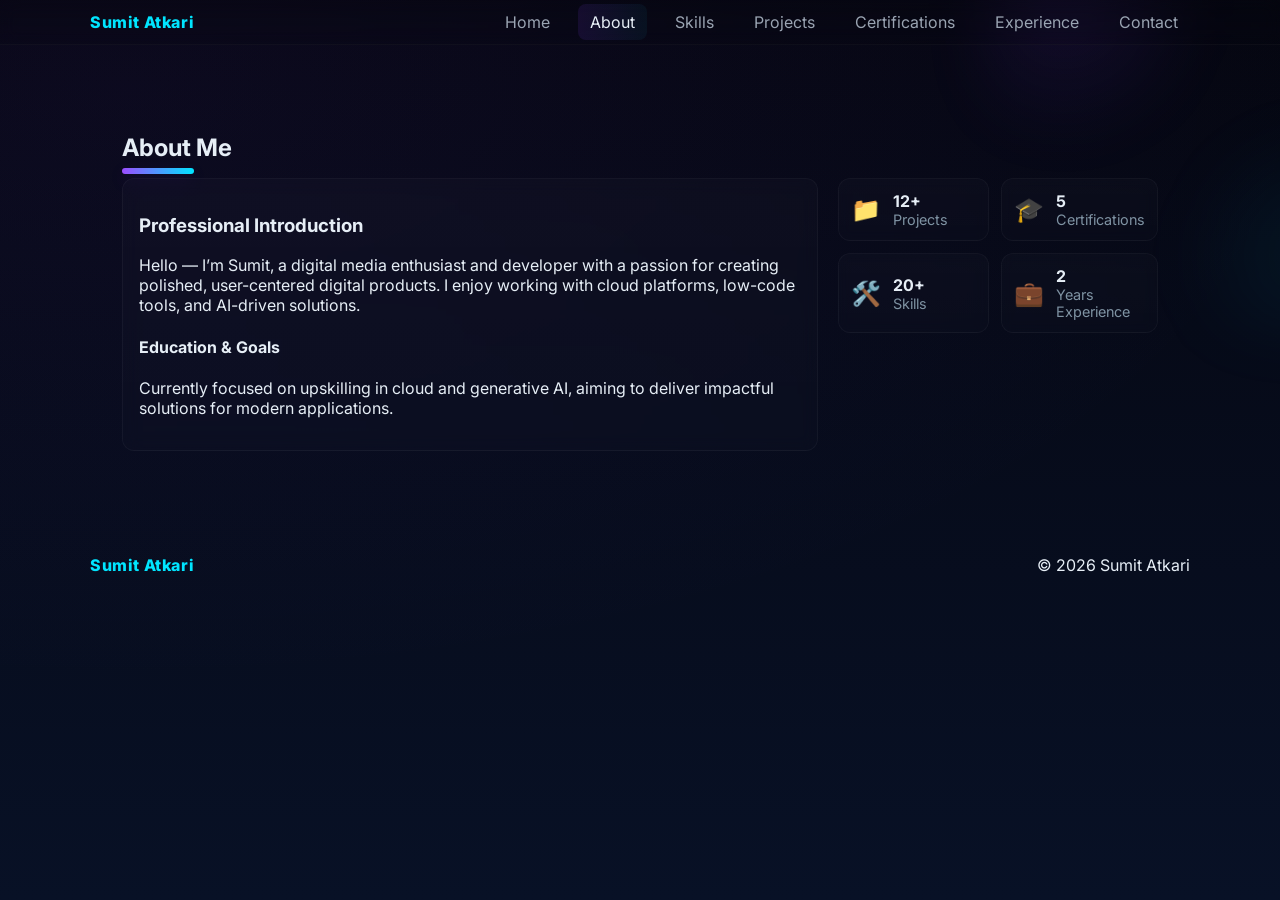
==== about.html @ 8978b8ae "Initial portfolio website" ====
<!doctype html>
<html lang="en">
<head>
	<meta charset="utf-8" />
	<meta name="viewport" content="width=device-width, initial-scale=1" />
	<meta name="description" content="About — Sumit Atkari. Digital Media Enthusiast and Developer." />
	<title>About — Sumit Atkari</title>
	<link rel="preconnect" href="https://fonts.googleapis.com">
	<link rel="preconnect" href="https://fonts.gstatic.com" crossorigin>
	<link href="https://fonts.googleapis.com/css2?family=Inter:wght@300;400;600;700;800&display=swap" rel="stylesheet">
	<link rel="stylesheet" href="style.css">
</head>
<body>
	<header class="site-header">
		<div class="container header-inner">
			<a class="brand" href="index.html">Sumit Atkari</a>
			<nav class="nav" aria-label="Primary">
				<ul class="nav-list">
					<li><a href="index.html#home" class="nav-link">Home</a></li>
					<li><a href="about.html" class="nav-link active">About</a></li>
					<li><a href="skills.html" class="nav-link">Skills</a></li>
					<li><a href="projects.html" class="nav-link">Projects</a></li>
					<li><a href="certifications.html" class="nav-link">Certifications</a></li>
					<li><a href="experience.html" class="nav-link">Experience</a></li>
					<li><a href="contact.html" class="nav-link">Contact</a></li>
				</ul>
			</nav>
			<button id="navToggle" class="nav-toggle" aria-label="Toggle navigation" aria-expanded="false">☰</button>
		</div>
	</header>

	<main>
		<section class="section">
			<div class="container">
				<h1 class="section-title">About Me</h1>
				<div class="about-grid">
					<div class="about-text card glass">
						<h3>Professional Introduction</h3>
						<p>Hello — I’m Sumit, a digital media enthusiast and developer with a passion for creating polished, user-centered digital products. I enjoy working with cloud platforms, low-code tools, and AI-driven solutions.</p>
						<h4>Education & Goals</h4>
						<p>Currently focused on upskilling in cloud and generative AI, aiming to deliver impactful solutions for modern applications.</p>
					</div>
					<aside class="about-stats">
						<div class="stats-grid">
							<div class="stat card">
								<div class="stat-icon">📁</div>
								<div class="stat-body">
									<div class="stat-value">12+</div>
									<div class="stat-label">Projects</div>
								</div>
							</div>
							<div class="stat card">
								<div class="stat-icon">🎓</div>
								<div class="stat-body">
									<div class="stat-value">5</div>
									<div class="stat-label">Certifications</div>
								</div>
							</div>
							<div class="stat card">
								<div class="stat-icon">🛠️</div>
								<div class="stat-body">
									<div class="stat-value">20+</div>
									<div class="stat-label">Skills</div>
								</div>
							</div>
							<div class="stat card">
								<div class="stat-icon">💼</div>
								<div class="stat-body">
									<div class="stat-value">2</div>
									<div class="stat-label">Years Experience</div>
								</div>
							</div>
						</div>
					</aside>
				</div>
			</div>
		</section>
	</main>

	<footer class="site-footer">
		<div class="container footer-inner">
			<div class="footer-left">
				<div class="brand">Sumit Atkari</div>
			</div>
			<div class="copyright">© <span id="year"></span> Sumit Atkari</div>
		</div>
	</footer>

	<script src="script.js"></script>
</body>
</html>
---- style.css ----
:root{
	/* Color system */
	--background: #050610;
	--background-2: #081126;
	--card: rgba(255,255,255,0.03);
	--glass: rgba(255,255,255,0.03);
	--text: #e6eef6;
	--text-secondary: #9aa4b2;
	--primary: #00e5ff; /* cyan */
	--secondary: #9b4dff; /* neon purple */
	--accent: #ff3ca6; /* magenta */
	--muted: #7f93a3;
	--card-border: rgba(255,255,255,0.04);
	--glow: 0 10px 40px rgba(124,58,237,0.12);
}
*{box-sizing:border-box}
html,body{height:100%}
.body-fancy, body{
	margin:0;
	font-family:Inter, system-ui, -apple-system, "Segoe UI", Roboto, 'Helvetica Neue', Arial;
	background: radial-gradient(1200px 600px at 10% 10%, rgba(124,58,237,0.06), transparent), linear-gradient(180deg,var(--background),var(--background-2));
	color:var(--text);
	-webkit-font-smoothing:antialiased;
	-moz-osx-font-smoothing:grayscale;
	scroll-behavior:smooth;
}
.container{max-width:1100px;margin:0 auto;padding:2rem}
.site-header{position:sticky;top:0;backdrop-filter: blur(8px);background:linear-gradient(180deg, rgba(5,6,12,0.3), rgba(5,6,12,0.1));border-bottom:1px solid rgba(255,255,255,0.03);z-index:60}
.header-inner{display:flex;align-items:center;justify-content:space-between;padding:0.75rem 0}
.brand{font-weight:800;color:var(--primary);text-decoration:none;letter-spacing:0.6px}
.nav-list{list-style:none;margin:0;padding:0;display:flex;gap:1rem}
.nav-link{color:var(--text-secondary);text-decoration:none;padding:0.5rem 0.75rem;border-radius:8px;position:relative;overflow:visible}
.nav-link::after{content:'';position:absolute;left:12px;right:12px;bottom:4px;height:2px;border-radius:2px;background:linear-gradient(90deg,var(--secondary),var(--primary));opacity:0;transform:translateY(6px);transition:all 220ms ease}
.nav-link:hover::after{opacity:1;transform:translateY(0)}
.nav-link:hover{color:var(--text);box-shadow:0 6px 30px rgba(0,229,255,0.04)}
.nav-link.active{color:var(--text);}
.nav-toggle{display:none;background:none;border:0;color:var(--text);font-size:1.25rem}

.hero{padding:6rem 0 4rem;position:relative;overflow:visible}
.hero-grid{display:grid;grid-template-columns:1fr 420px;gap:2rem;align-items:center}
.eyebrow{color:var(--primary);margin:0 0 0.25rem;display:flex;align-items:center;gap:0.5rem}
.hero-title{font-size:3.25rem;margin:0 0 0.25rem;font-weight:900;letter-spacing:1px}
.hero-title .accent{color:var(--secondary);}
.hero-sub{color:var(--text-secondary);margin:0 0 1rem}
.hero-desc{margin:0 0 1.25rem;color:var(--text-secondary);max-width:60ch}
.hero-cta{display:flex;gap:0.75rem}
.btn{display:inline-block;padding:0.6rem 1.1rem;border-radius:10px;text-decoration:none;color:var(--text);border:1px solid transparent;font-weight:700}
.btn-primary{background:linear-gradient(90deg,var(--secondary),var(--primary));box-shadow:0 14px 40px rgba(0,229,255,0.06);color:#041323}
.btn-ghost{background:transparent;border:1px solid rgba(255,255,255,0.04);color:var(--text)}
.btn-sm{padding:0.45rem 0.6rem;font-size:0.9rem}
.btn-outline{background:transparent;border:1px solid rgba(255,255,255,0.06)}

.profile-illustration{width:100%;max-width:320px;border-radius:16px;box-shadow:0 18px 60px rgba(0,0,0,0.6);display:block}
.profile-frame{position:relative;padding:8px;border-radius:18px;border:1px solid rgba(255,255,255,0.04);display:inline-block}
.neon-glow{box-shadow:0 8px 30px rgba(0,229,255,0.06), 0 0 34px rgba(155,77,255,0.06)}

/* Floating subtle animation */
.profile-illustration{animation:float 6s ease-in-out infinite}
@keyframes float{0%{transform:translateY(0)}50%{transform:translateY(-6px)}100%{transform:translateY(0)}}

/* Buttons hover */
.btn-primary{transition:transform 220ms ease, box-shadow 220ms ease}
.btn-primary:hover{transform:translateY(-3px);box-shadow:0 14px 34px rgba(7,12,30,0.7)}
.btn-ghost{transition:background 200ms ease, transform 200ms ease}
.btn-ghost:hover{transform:translateY(-2px);background:rgba(255,255,255,0.02)}

/* Card hover lift */
.card{transition:transform 260ms ease, box-shadow 260ms ease}
.card:hover{transform:translateY(-6px);box-shadow:0 18px 40px rgba(2,6,12,0.6)}

/* Accent gradient ribbons for headings */
.section-title{position:relative}
.section-title::after{content:'';position:absolute;left:0;bottom:-12px;width:72px;height:6px;border-radius:6px;background:linear-gradient(90deg,var(--secondary),var(--primary));box-shadow:0 6px 18px rgba(124,58,237,0.12)}

/* Subtle page background shapes */
body::before{content:'';position:fixed;right:-120px;top:-80px;width:420px;height:420px;background:radial-gradient(circle at 20% 20%, rgba(124,58,237,0.12), transparent 30%), radial-gradient(circle at 80% 80%, rgba(6,182,212,0.08), transparent 30%);filter:blur(30px);pointer-events:none;z-index:0}

.section{padding:3.5rem 0}
.section-title{font-size:1.5rem;margin:0 0 1rem}
.card{background:linear-gradient(180deg, rgba(255,255,255,0.02), rgba(255,255,255,0.01));padding:1rem;border-radius:12px;border:1px solid var(--card-border);backdrop-filter: blur(6px)}
.glass{background:linear-gradient(180deg, rgba(255,255,255,0.02), rgba(255,255,255,0.01));backdrop-filter: blur(8px)}

.about-grid{display:grid;grid-template-columns:1fr 320px;gap:1.25rem;align-items:start}
.stats-grid{display:grid;grid-template-columns:1fr 1fr;gap:0.75rem}
.stat{display:flex;gap:0.75rem;align-items:center;padding:0.75rem}
.stat-icon{font-size:1.5rem}
.stat-value{font-weight:700}
.stat-label{color:var(--muted);font-size:0.9rem}

.skills-grid{display:grid;grid-template-columns:repeat(3,1fr);gap:1rem}
.skill-card{padding:1rem;border:1px solid rgba(255,255,255,0.02)}
.skill-bar{height:12px;background:linear-gradient(90deg, rgba(255,255,255,0.03), rgba(255,255,255,0.02));border-radius:8px;overflow:hidden}
.skill-fill{height:100%;width:0;background:linear-gradient(90deg,var(--primary),var(--secondary));box-shadow:0 6px 18px rgba(124,58,237,0.12);transition:width 1200ms cubic-bezier(.2,.9,.2,1)}
.skill-meta{display:flex;justify-content:space-between;align-items:center;margin-top:0.5rem;font-weight:700}
.skill-card{padding:1rem}
.skill-list{margin:0;padding-left:1rem;color:var(--muted)}

.projects-grid{display:grid;grid-template-columns:repeat(3,1fr);gap:1rem}
.project-card{overflow:hidden;transform-style:preserve-3d;transition:transform 280ms ease, box-shadow 280ms ease}
.project-card img{width:100%;border-radius:6px;object-fit:cover;transition:transform 420ms ease}
.project-body{padding:0.75rem}
.project-meta{color:var(--text-secondary);font-size:0.9rem}
.project-actions{display:flex;gap:0.5rem;margin-top:0.5rem}
.project-card:hover{transform:translateY(-8px) rotateX(2deg);box-shadow:0 30px 80px rgba(6,182,212,0.06);}
.project-card:hover img{transform:scale(1.04)}

.cert-grid{display:grid;grid-template-columns:repeat(2,1fr);gap:1rem}
.cert-card{transition:transform 240ms ease, box-shadow 240ms ease}
.cert-card:hover{transform:translateY(-6px);box-shadow:0 20px 60px rgba(155,77,255,0.06)}
.cert-card a{display:inline-block}

.timeline{list-style:none;padding:0;margin:0;display:grid;gap:0.75rem}
.timeline-item{padding:1rem;border-left:2px solid rgba(124,58,237,0.08);position:relative}
.timeline-item::before{content:'';position:absolute;left:-10px;top:18px;width:14px;height:14px;border-radius:50%;background:linear-gradient(90deg,var(--secondary),var(--primary));box-shadow:0 8px 18px rgba(124,58,237,0.12)}
.timeline-date{color:var(--text-secondary);font-size:0.9rem}

.contact-grid{display:grid;grid-template-columns:1fr 320px;gap:1rem}
.contact-form input,.contact-form textarea{width:100%;padding:0.6rem;border-radius:8px;border:1px solid rgba(255,255,255,0.04);background:transparent;color:var(--text);margin-top:0.25rem}
.contact-form input:focus,.contact-form textarea:focus{outline:none;box-shadow:0 0 18px rgba(0,229,255,0.06);border-color:var(--primary)}
.contact-form .btn-primary{width:100%;margin-top:0.75rem}
.contact-form label{display:block;margin-top:0.5rem;color:var(--muted)}
.contact-form input,.contact-form textarea{width:100%;padding:0.6rem;border-radius:8px;border:1px solid rgba(255,255,255,0.04);background:transparent;color:var(--text);margin-top:0.25rem}
.form-message{margin-top:0.5rem;color:var(--accent)}

/* Form validation and success */
.field-error{color:#ff6b9a;font-size:0.9rem;margin-top:0.25rem;min-height:1.1em}
.form-message{margin-top:0.75rem;min-height:1.2em}
.form-message.form-success{color:var(--primary);font-weight:800;letter-spacing:0.6px}
.contact-form input[aria-invalid="true"], .contact-form textarea[aria-invalid="true"]{outline:2px solid rgba(255,59,130,0.12)}

/* Honeypot hidden (keeps field available for bots but hidden visually) */
input[name="bot-field"]{position:absolute;left:-9999px;top:auto;width:1px;height:1px;overflow:hidden}

.footer-inner{display:flex;align-items:center;justify-content:space-between;gap:1rem;padding:1rem 0}
.footer-nav a{color:var(--text-secondary);text-decoration:none;margin-right:0.75rem}

/* Loader */
.loader{position:fixed;inset:0;background:linear-gradient(180deg,rgba(2,2,6,0.95),rgba(2,2,6,0.92));display:flex;align-items:center;justify-content:center;z-index:9999}
.loader-inner{text-align:center;color:var(--text)}
.loader-progress{width:280px;height:8px;border-radius:8px;background:rgba(255,255,255,0.03);overflow:hidden;margin:16px auto}
.loader-progress span{display:block;height:100%;width:0;background:linear-gradient(90deg,var(--secondary),var(--primary));transition:width 900ms ease}
.loader-title{font-weight:800;letter-spacing:2px;margin-bottom:6px}
.loader-name{margin-top:8px;font-weight:800;color:var(--primary)}

/* Background canvas */
#bgWrap{position:fixed;inset:0;pointer-events:none;z-index:0}
#bgCanvas{position:absolute;inset:0;width:100%;height:100%;display:block}
#bgGrid{position:absolute;inset:0;background-image:linear-gradient(rgba(255,255,255,0.01) 1px, transparent 1px), linear-gradient(90deg, rgba(255,255,255,0.01) 1px, transparent 1px);background-size:120px 120px,120px 120px;opacity:0.04}

/* Custom cursor */
.cursor, .cursor-follower{position:fixed;pointer-events:none;z-index:9998;mix-blend-mode:screen}
.cursor{width:10px;height:10px;border-radius:50%;background:linear-gradient(90deg,var(--primary),var(--secondary));box-shadow:0 0 14px rgba(0,229,255,0.6)}
.cursor-follower{width:64px;height:64px;border-radius:50%;background:radial-gradient(circle, rgba(0,229,255,0.06), transparent 40%);transform:translate(-50%,-50%)}

/* Scroll progress */
#scrollProgress{position:fixed;top:0;left:0;height:3px;background:linear-gradient(90deg,var(--primary),var(--secondary));width:0;z-index:9999}

/* Easter egg active */
.easter body::after{content:''}

@media (max-width:1000px){
	.hero-grid{grid-template-columns:1fr 300px}
	.skills-grid{grid-template-columns:repeat(2,1fr)}
	.projects-grid{grid-template-columns:repeat(2,1fr)}
}
@media (max-width:768px){
	.container{padding:1rem}
	.nav-list{display:none}
	.nav-toggle{display:inline-block}
	.hero-grid{grid-template-columns:1fr;gap:1rem}
	.about-grid{grid-template-columns:1fr}
	.contact-grid{grid-template-columns:1fr}
	.skills-grid{grid-template-columns:1fr}
	.projects-grid{grid-template-columns:1fr}
}

/* Responsive tweaks for hero */
@media (max-width:520px){
	.hero-title{font-size:2rem}
}

.nav-open .nav-list{display:flex;position:absolute;left:0;right:0;top:64px;background:linear-gradient(180deg, rgba(12,16,30,0.95), rgba(12,16,30,0.98));padding:1rem;flex-direction:column}

.nav-link.active{background:linear-gradient(90deg, rgba(124,58,237,0.12), rgba(6,182,212,0.06));}
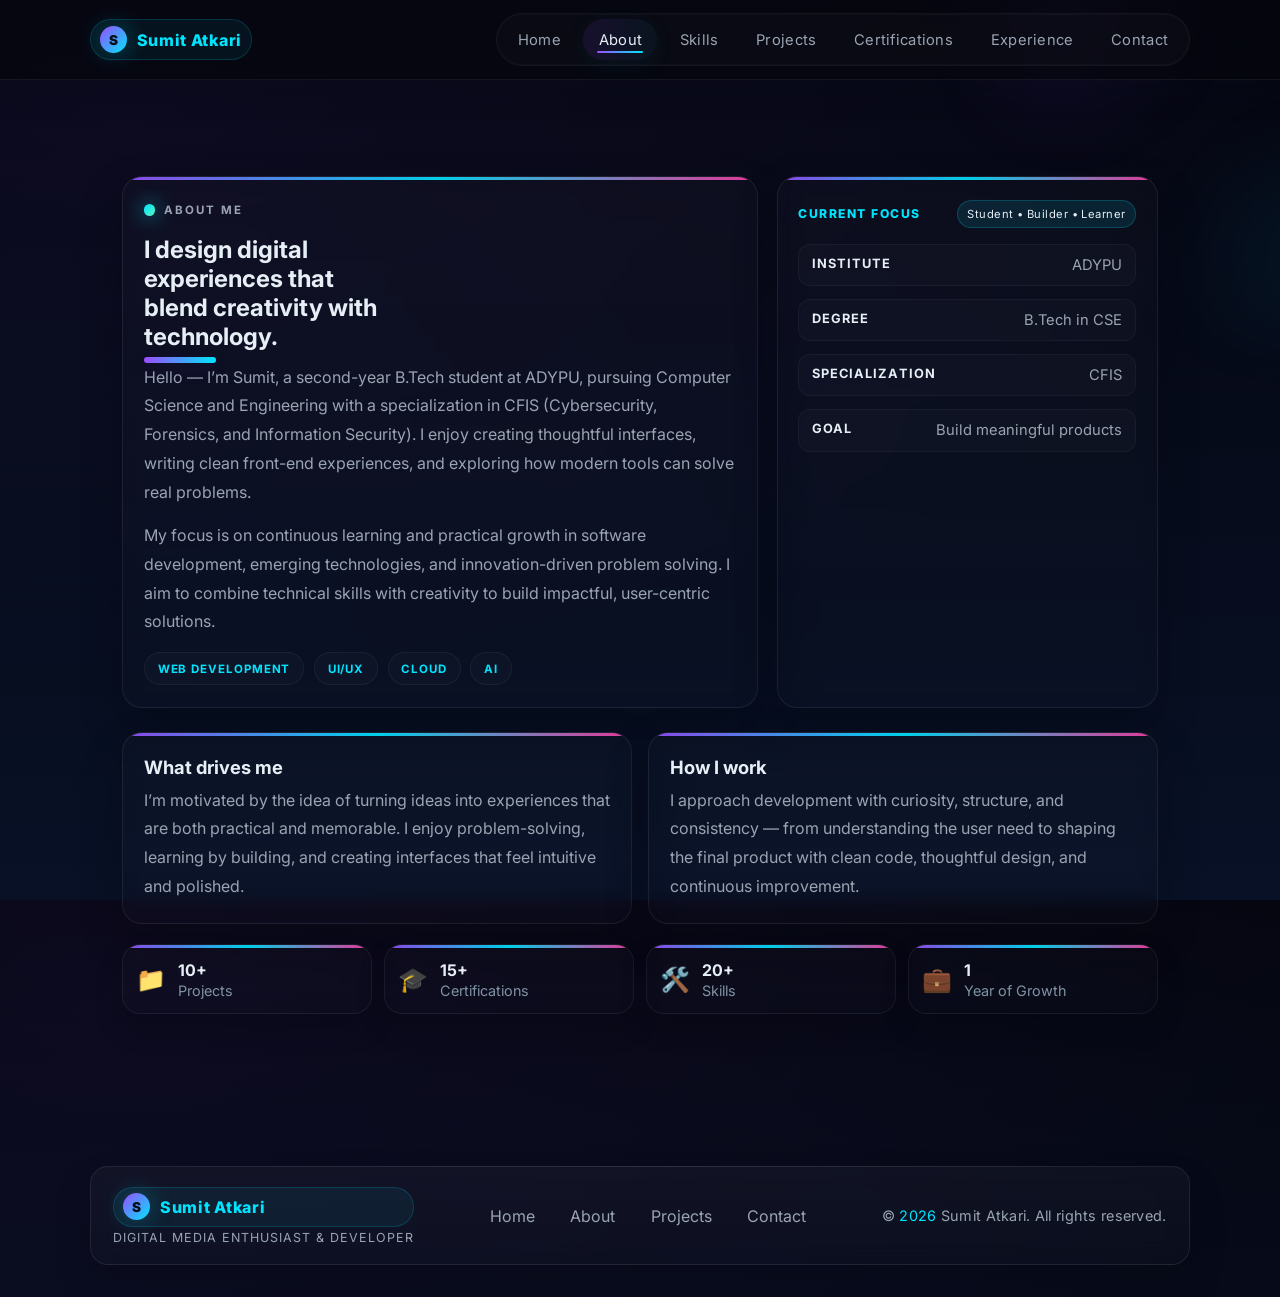
==== commit 4bde82b1: "chore: site updates — hero, about, projects, certificates, Netlify prep" ====
--- a/about.html
+++ b/about.html
@@ -30,48 +30,88 @@
 	</header>
 
 	<main>
-		<section class="section">
+		<section class="section about-hero">
 			<div class="container">
-				<h1 class="section-title">About Me</h1>
-				<div class="about-grid">
-					<div class="about-text card glass">
-						<h3>Professional Introduction</h3>
-						<p>Hello — I’m Sumit, a digital media enthusiast and developer with a passion for creating polished, user-centered digital products. I enjoy working with cloud platforms, low-code tools, and AI-driven solutions.</p>
-						<h4>Education & Goals</h4>
-						<p>Currently focused on upskilling in cloud and generative AI, aiming to deliver impactful solutions for modern applications.</p>
+				<div class="about-shell">
+					<div class="about-panel card glass">
+						<p class="eyebrow status"><span class="status-dot"></span> ABOUT ME</p>
+						<h1 class="section-title">I design digital experiences that blend creativity with technology.</h1>
+						<p>Hello — I’m Sumit, a second-year B.Tech student at ADYPU, pursuing Computer Science and Engineering with a specialization in CFIS (Cybersecurity, Forensics, and Information Security). I enjoy creating thoughtful interfaces, writing clean front-end experiences, and exploring how modern tools can solve real problems.</p>
+						<p>My focus is on continuous learning and practical growth in software development, emerging technologies, and innovation-driven problem solving. I aim to combine technical skills with creativity to build impactful, user-centric solutions.</p>
+						<div class="about-tags" aria-label="Core strengths">
+							<span>Web Development</span>
+							<span>UI/UX</span>
+							<span>Cloud</span>
+							<span>AI</span>
+						</div>
 					</div>
-					<aside class="about-stats">
-						<div class="stats-grid">
-							<div class="stat card">
-								<div class="stat-icon">📁</div>
-								<div class="stat-body">
-									<div class="stat-value">12+</div>
-									<div class="stat-label">Projects</div>
-								</div>
+
+					<aside class="about-spotlight card glass">
+						<div class="spotlight-header">
+							<span class="spotlight-label">Current Focus</span>
+							<span class="spotlight-pill">Student • Builder • Learner</span>
+						</div>
+						<div class="info-list">
+							<div>
+								<strong>Institute</strong>
+								<span>ADYPU</span>
 							</div>
-							<div class="stat card">
-								<div class="stat-icon">🎓</div>
-								<div class="stat-body">
-									<div class="stat-value">5</div>
-									<div class="stat-label">Certifications</div>
-								</div>
+							<div>
+								<strong>Degree</strong>
+								<span>B.Tech in CSE</span>
 							</div>
-							<div class="stat card">
-								<div class="stat-icon">🛠️</div>
-								<div class="stat-body">
-									<div class="stat-value">20+</div>
-									<div class="stat-label">Skills</div>
-								</div>
+							<div>
+								<strong>Specialization</strong>
+								<span>CFIS</span>
 							</div>
-							<div class="stat card">
-								<div class="stat-icon">💼</div>
-								<div class="stat-body">
-									<div class="stat-value">2</div>
-									<div class="stat-label">Years Experience</div>
-								</div>
+							<div>
+								<strong>Goal</strong>
+								<span>Build meaningful products</span>
 							</div>
 						</div>
 					</aside>
+				</div>
+
+				<div class="about-bottom-grid">
+					<article class="story-card card glass">
+						<h3>What drives me</h3>
+						<p>I’m motivated by the idea of turning ideas into experiences that are both practical and memorable. I enjoy problem-solving, learning by building, and creating interfaces that feel intuitive and polished.</p>
+					</article>
+					<article class="story-card card glass">
+						<h3>How I work</h3>
+						<p>I approach development with curiosity, structure, and consistency — from understanding the user need to shaping the final product with clean code, thoughtful design, and continuous improvement.</p>
+					</article>
+				</div>
+
+				<div class="stats-grid">
+					<div class="stat card">
+						<div class="stat-icon">📁</div>
+						<div class="stat-body">
+							<div class="stat-value">10+</div>
+							<div class="stat-label">Projects</div>
+						</div>
+					</div>
+					<div class="stat card">
+						<div class="stat-icon">🎓</div>
+						<div class="stat-body">
+							<div class="stat-value">15+</div>
+							<div class="stat-label">Certifications</div>
+						</div>
+					</div>
+					<div class="stat card">
+						<div class="stat-icon">🛠️</div>
+						<div class="stat-body">
+							<div class="stat-value">20+</div>
+							<div class="stat-label">Skills</div>
+						</div>
+					</div>
+					<div class="stat card">
+						<div class="stat-icon">💼</div>
+						<div class="stat-body">
+							<div class="stat-value">1</div>
+							<div class="stat-label">Year of Growth</div>
+						</div>
+					</div>
 				</div>
 			</div>
 		</section>
@@ -81,8 +121,15 @@
 		<div class="container footer-inner">
 			<div class="footer-left">
 				<div class="brand">Sumit Atkari</div>
+				<div class="tagline">Digital Media Enthusiast & Developer</div>
 			</div>
-			<div class="copyright">© <span id="year"></span> Sumit Atkari</div>
+			<nav class="footer-nav" aria-label="Footer">
+				<a href="index.html">Home</a>
+				<a href="about.html">About</a>
+				<a href="projects.html">Projects</a>
+				<a href="contact.html">Contact</a>
+			</nav>
+			<div class="copyright">© <span id="year"></span> Sumit Atkari. All rights reserved.</div>
 		</div>
 	</footer>
 
--- a/style.css
+++ b/style.css
@@ -25,38 +25,68 @@
 	scroll-behavior:smooth;
 }
 .container{max-width:1100px;margin:0 auto;padding:2rem}
-.site-header{position:sticky;top:0;backdrop-filter: blur(8px);background:linear-gradient(180deg, rgba(5,6,12,0.3), rgba(5,6,12,0.1));border-bottom:1px solid rgba(255,255,255,0.03);z-index:60}
-.header-inner{display:flex;align-items:center;justify-content:space-between;padding:0.75rem 0}
-.brand{font-weight:800;color:var(--primary);text-decoration:none;letter-spacing:0.6px}
-.nav-list{list-style:none;margin:0;padding:0;display:flex;gap:1rem}
-.nav-link{color:var(--text-secondary);text-decoration:none;padding:0.5rem 0.75rem;border-radius:8px;position:relative;overflow:visible}
-.nav-link::after{content:'';position:absolute;left:12px;right:12px;bottom:4px;height:2px;border-radius:2px;background:linear-gradient(90deg,var(--secondary),var(--primary));opacity:0;transform:translateY(6px);transition:all 220ms ease}
-.nav-link:hover::after{opacity:1;transform:translateY(0)}
-.nav-link:hover{color:var(--text);box-shadow:0 6px 30px rgba(0,229,255,0.04)}
-.nav-link.active{color:var(--text);}
+.site-header{position:sticky;top:0;backdrop-filter: blur(18px);background:rgba(5,6,12,0.68);border-bottom:1px solid rgba(255,255,255,0.06);box-shadow:0 10px 30px rgba(6,10,24,0.28);z-index:60}
+.header-inner{display:flex;align-items:center;justify-content:space-between;padding:0.8rem 0;gap:1rem}
+.brand{font-weight:800;color:var(--primary);text-decoration:none;letter-spacing:0.7px;display:inline-flex;align-items:center;gap:0.6rem;position:relative;padding:0.35rem 0.55rem;border-radius:999px;background:rgba(0,229,255,0.06);border:1px solid rgba(0,229,255,0.16)}
+.brand::before{content:'S';display:grid;place-items:center;width:1.7rem;height:1.7rem;border-radius:50%;background:linear-gradient(135deg,var(--secondary),var(--primary));color:#07111d;font-weight:900;font-size:0.85rem;box-shadow:0 0 24px rgba(0,229,255,0.3)}
+.nav-list{list-style:none;margin:0;padding:0;display:flex;align-items:center;justify-content:center;gap:0.45rem;background:rgba(255,255,255,0.02);padding:0.35rem;border:1px solid rgba(255,255,255,0.04);border-radius:999px;box-shadow:inset 0 0 0 1px rgba(255,255,255,0.02);flex-wrap:nowrap;white-space:nowrap}
+.nav-list li{flex-shrink:0}
+.nav-link{color:var(--text-secondary);text-decoration:none;padding:0.7rem 0.95rem;border-radius:999px;position:relative;overflow:visible;letter-spacing:0.02em;font-size:0.92rem;transition:all 220ms ease;flex-shrink:0;display:inline-flex;align-items:center;justify-content:center}
+.nav-link::after{content:'';position:absolute;left:14px;right:14px;bottom:7px;height:2px;border-radius:2px;background:linear-gradient(90deg,var(--secondary),var(--primary));opacity:0;transform:translateY(6px);transition:all 220ms ease}
+.nav-link:hover::after,.nav-link.active::after{opacity:1;transform:translateY(0)}
+.nav-link:hover,.nav-link.active{color:var(--text);background:rgba(255,255,255,0.03);box-shadow:0 6px 24px rgba(0,229,255,0.05)}
 .nav-toggle{display:none;background:none;border:0;color:var(--text);font-size:1.25rem}
 
 .hero{padding:6rem 0 4rem;position:relative;overflow:visible}
-.hero-grid{display:grid;grid-template-columns:1fr 420px;gap:2rem;align-items:center}
-.eyebrow{color:var(--primary);margin:0 0 0.25rem;display:flex;align-items:center;gap:0.5rem}
-.hero-title{font-size:3.25rem;margin:0 0 0.25rem;font-weight:900;letter-spacing:1px}
+.hero-grid{display:grid;grid-template-columns:minmax(0,1fr) 420px;gap:2rem;align-items:center;max-width:1200px;margin:0 auto}
+.eyebrow{color:var(--primary);margin:0 0 0.5rem;display:flex;align-items:center;gap:0.55rem;letter-spacing:0.18em;text-transform:uppercase;font-size:0.72rem;font-weight:700}
+.status-dot{width:0.7rem;height:0.7rem;border-radius:50%;background:linear-gradient(135deg,var(--primary),#5af3bf);box-shadow:0 0 20px rgba(0,229,255,0.8);display:inline-block}
+.hero-title{font-size:3.25rem;margin:0 0 0.5rem;font-weight:900;letter-spacing:1px;line-height:1.08}
 .hero-title .accent{color:var(--secondary);}
-.hero-sub{color:var(--text-secondary);margin:0 0 1rem}
-.hero-desc{margin:0 0 1.25rem;color:var(--text-secondary);max-width:60ch}
-.hero-cta{display:flex;gap:0.75rem}
-.btn{display:inline-block;padding:0.6rem 1.1rem;border-radius:10px;text-decoration:none;color:var(--text);border:1px solid transparent;font-weight:700}
-.btn-primary{background:linear-gradient(90deg,var(--secondary),var(--primary));box-shadow:0 14px 40px rgba(0,229,255,0.06);color:#041323}
-.btn-ghost{background:transparent;border:1px solid rgba(255,255,255,0.04);color:var(--text)}
+.hero-sub{color:var(--text-secondary);margin:0 0 1rem;letter-spacing:0.06em;text-transform:uppercase;font-size:0.8rem}
+.hero-desc{margin:0 0 1.5rem;color:var(--text-secondary);max-width:60ch;font-size:1.04rem;line-height:1.8}
+.hero-cta{display:flex;gap:0.75rem;flex-wrap:wrap;margin-bottom:1rem}
+.hero-highlights{display:flex;flex-wrap:wrap;gap:0.7rem}
+.hero-highlights span{padding:0.52rem 0.8rem;border-radius:999px;background:rgba(255,255,255,0.02);border:1px solid rgba(255,255,255,0.05);color:var(--text-secondary);font-size:0.82rem;letter-spacing:0.04em}
+.btn{display:inline-block;padding:0.7rem 1.1rem;border-radius:12px;text-decoration:none;color:var(--text);border:1px solid transparent;font-weight:700;letter-spacing:0.04em}
+.btn-primary{background:linear-gradient(90deg,var(--secondary),var(--primary));box-shadow:0 14px 40px rgba(0,229,255,0.12);color:#041323}
+.btn-ghost{background:transparent;border:1px solid rgba(255,255,255,0.08);color:var(--text)}
 .btn-sm{padding:0.45rem 0.6rem;font-size:0.9rem}
 .btn-outline{background:transparent;border:1px solid rgba(255,255,255,0.06)}
 
-.profile-illustration{width:100%;max-width:320px;border-radius:16px;box-shadow:0 18px 60px rgba(0,0,0,0.6);display:block}
-.profile-frame{position:relative;padding:8px;border-radius:18px;border:1px solid rgba(255,255,255,0.04);display:inline-block}
-.neon-glow{box-shadow:0 8px 30px rgba(0,229,255,0.06), 0 0 34px rgba(155,77,255,0.06)}
-
-/* Floating subtle animation */
-.profile-illustration{animation:float 6s ease-in-out infinite}
-@keyframes float{0%{transform:translateY(0)}50%{transform:translateY(-6px)}100%{transform:translateY(0)}}
+.hero-visual{display:flex;justify-content:center;align-items:center;width:100%;perspective:1200px;position:relative}
+.profile-frame{position:relative;isolation:isolate;padding:0;border-radius:50%;width:min(100%, 360px);aspect-ratio:1/1;display:flex;align-items:center;justify-content:center;overflow:visible;transform:rotateX(4deg) rotateY(-6deg);animation:frameFloat 7s ease-in-out infinite;background:transparent;border:none;box-shadow:none}
+.profile-frame::before{content:'';position:absolute;inset:-18px;border-radius:50%;border:1px solid rgba(255,255,255,0.12);background:linear-gradient(135deg, rgba(255,255,255,0.06), rgba(255,255,255,0.015));backdrop-filter:blur(10px);-webkit-backdrop-filter:blur(10px);box-shadow:inset 0 0 0 1px rgba(255,255,255,0.03),0 0 0 1px rgba(0,229,255,0.08),0 0 26px rgba(0,229,255,0.12),0 0 38px rgba(155,77,255,0.1);animation:haloPulse 6s ease-in-out infinite;z-index:0}
+.profile-frame::after{content:'';position:absolute;right:-14%;top:-14%;width:210px;height:210px;border-radius:50%;background:radial-gradient(circle, rgba(0,229,255,0.18), rgba(155,77,255,0.08) 28%, transparent 64%);filter:blur(24px);pointer-events:none;animation:orbDrift 8s ease-in-out infinite;z-index:0}
+.particle-orbit{position:absolute;inset:10%;border-radius:50%;border:1px solid rgba(255,255,255,0.05);background:radial-gradient(circle, rgba(0,229,255,0.04), transparent 58%);box-shadow:inset 0 0 30px rgba(0,229,255,0.03);z-index:0}
+.particle-orbit::before,.particle-orbit::after{content:'';position:absolute;inset:8% 8%;border-radius:50%;border:1px solid rgba(255,255,255,0.04);background:linear-gradient(90deg, transparent, rgba(0,229,255,0.12), transparent);}
+.particle-orbit::after{inset:16% 16%;border-color:rgba(155,77,255,0.08)}
+.profile-illustration{position:relative;z-index:1;width:100%;height:100%;object-fit:cover;object-position:center center;border-radius:50%;border:4px solid rgba(255,255,255,0.06);box-shadow:inset 0 0 0 1px rgba(0,229,255,0.14),0 18px 60px rgba(0,0,0,0.7),0 0 0 1px rgba(255,255,255,0.02);display:block;background:linear-gradient(180deg,#ebedf0,#dfe3ea);filter:saturate(1.08) contrast(1.1) brightness(1.02);animation:photoFloat 6s ease-in-out infinite}
+.neon-glow{box-shadow:0 10px 30px rgba(0,229,255,0.08), 0 0 30px rgba(155,77,255,0.08)}
+
+.tech-orbit{position:absolute;inset:0;pointer-events:none;z-index:2}
+.tech-badge{position:absolute;display:inline-flex;align-items:center;justify-content:center;padding:0.48rem 0.7rem;border-radius:999px;background:rgba(10,18,32,0.82);border:1px solid rgba(0,229,255,0.22);color:var(--primary);font-size:0.72rem;font-weight:800;letter-spacing:0.08em;text-transform:uppercase;box-shadow:0 10px 24px rgba(0,0,0,0.22);backdrop-filter:blur(8px)}
+.tech-badge:nth-child(1){top:4%;left:50%;transform:translateX(-50%) rotate(-8deg)}
+.tech-badge:nth-child(2){top:14%;right:4%;transform:rotate(12deg)}
+.tech-badge:nth-child(3){bottom:10%;left:6%;transform:rotate(14deg)}
+.tech-badge:nth-child(4){bottom:3%;right:50%;transform:translateX(50%) rotate(-10deg)}
+
+.feature-showcase{padding-top:0.5rem}
+.section-heading{margin-bottom:1.3rem}
+.feature-grid{display:grid;grid-template-columns:repeat(3, minmax(0,1fr));gap:1.1rem}
+.feature-card{padding:1.1rem;min-height:180px}
+.feature-card h3{margin:0.6rem 0 0.5rem;font-size:1.1rem}
+.feature-card p{margin:0;color:var(--text-secondary);line-height:1.7}
+.feature-icon{width:3rem;height:3rem;display:grid;place-items:center;border-radius:14px;background:linear-gradient(135deg, rgba(0,229,255,0.1), rgba(155,77,255,0.12));border:1px solid rgba(0,229,255,0.2);font-size:1.4rem}
+
+@media (max-width:1000px){
+  .feature-grid{grid-template-columns:1fr}
+}
+
+@keyframes photoFloat{0%{transform:translateY(0) scale(1)}50%{transform:translateY(-8px) scale(1.015)}100%{transform:translateY(0) scale(1)}}
+@keyframes frameFloat{0%,100%{transform:translateY(0) rotateX(4deg) rotateY(-6deg)}50%{transform:translateY(-10px) rotateX(2deg) rotateY(-3deg)}}
+@keyframes haloPulse{0%,100%{transform:scale(0.98);box-shadow:inset 0 0 0 1px rgba(255,255,255,0.04),0 0 0 1px rgba(0,229,255,0.08),0 0 18px rgba(0,229,255,0.08)}50%{transform:scale(1.03);box-shadow:inset 0 0 0 1px rgba(255,255,255,0.06),0 0 0 1px rgba(0,229,255,0.12),0 0 32px rgba(155,77,255,0.12)}}
+@keyframes orbDrift{0%,100%{transform:translate3d(0,0,0) scale(1)}50%{transform:translate3d(-8px,12px,0) scale(1.08)}}
 
 /* Buttons hover */
 .btn-primary{transition:transform 220ms ease, box-shadow 220ms ease}
@@ -81,46 +111,135 @@
 .glass{background:linear-gradient(180deg, rgba(255,255,255,0.02), rgba(255,255,255,0.01));backdrop-filter: blur(8px)}
 
 .about-grid{display:grid;grid-template-columns:1fr 320px;gap:1.25rem;align-items:start}
-.stats-grid{display:grid;grid-template-columns:1fr 1fr;gap:0.75rem}
-.stat{display:flex;gap:0.75rem;align-items:center;padding:0.75rem}
+.about-hero{padding-top:4rem}
+.about-shell{display:grid;grid-template-columns:1.5fr 0.9fr;gap:1.2rem;align-items:stretch;margin-bottom:1.5rem}
+.about-panel,.about-spotlight,.story-card,.stat{position:relative;overflow:hidden}
+.about-panel,.about-spotlight,.story-card{padding:1.4rem 1.3rem;border-radius:20px;border:1px solid rgba(255,255,255,0.07);box-shadow:0 18px 42px rgba(2,6,12,0.26)}
+.about-panel::before,.about-spotlight::before,.story-card::before,.stat::before{content:'';position:absolute;inset:0 auto auto 0;width:100%;height:3px;background:linear-gradient(90deg,var(--secondary),var(--primary),var(--accent));opacity:0.9}
+.about-panel h1{margin:0 0 0.75rem;max-width:16ch}
+.about-panel p{color:var(--text-secondary);line-height:1.8;margin:0 0 0.9rem}
+.about-tags{display:flex;flex-wrap:wrap;gap:0.6rem;margin-top:1rem}
+.about-tags span{padding:0.52rem 0.8rem;border-radius:999px;background:rgba(255,255,255,0.02);border:1px solid rgba(255,255,255,0.05);color:var(--primary);font-size:0.72rem;font-weight:700;letter-spacing:0.08em;text-transform:uppercase}
+.spotlight-header{display:flex;align-items:center;justify-content:space-between;gap:0.8rem;margin-bottom:1rem}
+.spotlight-label{color:var(--primary);font-size:0.76rem;letter-spacing:0.12em;text-transform:uppercase;font-weight:800}
+.spotlight-pill{padding:0.38rem 0.6rem;border-radius:999px;background:rgba(0,229,255,0.1);border:1px solid rgba(0,229,255,0.2);color:var(--text);font-size:0.7rem;letter-spacing:0.04em}
+.info-list{display:grid;gap:0.8rem}
+.info-list div{display:flex;justify-content:space-between;gap:0.8rem;padding:0.7rem 0.8rem;border-radius:12px;background:rgba(255,255,255,0.02);border:1px solid rgba(255,255,255,0.04)}
+.info-list strong{display:block;color:var(--text);font-size:0.8rem;letter-spacing:0.08em;text-transform:uppercase}
+.info-list span{color:var(--text-secondary);font-size:0.92rem;text-align:right}
+.about-bottom-grid{display:grid;grid-template-columns:repeat(2, minmax(0,1fr));gap:1rem;margin-bottom:1.25rem}
+.story-card h3{margin:0 0 0.5rem;font-size:1.15rem}
+.story-card p{margin:0;color:var(--text-secondary);line-height:1.8}
+.stats-grid{display:grid;grid-template-columns:repeat(4, minmax(0,1fr));gap:0.75rem}
+.stat{display:flex;gap:0.75rem;align-items:center;padding:0.9rem 0.8rem;border-radius:18px;border:1px solid rgba(255,255,255,0.06);background:linear-gradient(180deg, rgba(255,255,255,0.02), rgba(255,255,255,0.01));box-shadow:0 14px 28px rgba(2,6,12,0.18)}
 .stat-icon{font-size:1.5rem}
+.stat-body{display:flex;flex-direction:column;gap:0.15rem}
 .stat-value{font-weight:700}
 .stat-label{color:var(--muted);font-size:0.9rem}
 
-.skills-grid{display:grid;grid-template-columns:repeat(3,1fr);gap:1rem}
-.skill-card{padding:1rem;border:1px solid rgba(255,255,255,0.02)}
-.skill-bar{height:12px;background:linear-gradient(90deg, rgba(255,255,255,0.03), rgba(255,255,255,0.02));border-radius:8px;overflow:hidden}
-.skill-fill{height:100%;width:0;background:linear-gradient(90deg,var(--primary),var(--secondary));box-shadow:0 6px 18px rgba(124,58,237,0.12);transition:width 1200ms cubic-bezier(.2,.9,.2,1)}
-.skill-meta{display:flex;justify-content:space-between;align-items:center;margin-top:0.5rem;font-weight:700}
-.skill-card{padding:1rem}
-.skill-list{margin:0;padding-left:1rem;color:var(--muted)}
+@media (max-width:900px){
+	.about-shell,.about-bottom-grid,.stats-grid{grid-template-columns:1fr}
+}
+
+.skills-grid{display:grid;grid-template-columns:repeat(3,1fr);gap:1.2rem}
+.skill-card{
+    position:relative;display:flex;flex-direction:column;gap:0.9rem;
+    padding:1.2rem 1.1rem 1rem;border:1px solid rgba(255,255,255,0.06);
+    border-radius:18px;background:linear-gradient(180deg, rgba(14,22,34,0.96), rgba(10,16,30,0.92));
+    box-shadow:0 18px 45px rgba(2,6,12,0.34);overflow:hidden;
+    transition:transform 240ms ease, box-shadow 240ms ease, border-color 240ms ease
+}
+.skill-card::before{content:'';position:absolute;inset:0 auto auto 0;width:100%;height:4px;background:linear-gradient(90deg,var(--secondary),var(--primary),var(--accent));opacity:0.9}
+.skill-card:hover{transform:translateY(-8px);box-shadow:0 26px 60px rgba(122,90,255,0.18);border-color:rgba(0,229,255,0.2)}
+.skill-card h3{margin:0;font-size:1.06rem;letter-spacing:0.02em}
+.skill-card .muted{margin:0;color:var(--text-secondary);line-height:1.6}
+.skill-bar{height:12px;background:linear-gradient(90deg, rgba(255,255,255,0.03), rgba(255,255,255,0.02));border-radius:999px;overflow:hidden;border:1px solid rgba(255,255,255,0.04)}
+.skill-fill{height:100%;width:0;background:linear-gradient(90deg,var(--primary),var(--secondary),var(--accent));box-shadow:0 6px 18px rgba(124,58,237,0.2);transition:width 1200ms cubic-bezier(.2,.9,.2,1)}
+.skill-meta{display:flex;justify-content:space-between;align-items:center;margin-top:0.2rem;font-weight:700;font-size:0.82rem;letter-spacing:0.04em;color:var(--text)}
+.skill-list{list-style:none;margin:0;padding:0;display:grid;gap:0.45rem}
+.skill-list li{position:relative;padding-left:1rem;color:var(--text-secondary);line-height:1.55;font-size:0.92rem}
+.skill-list li::before{content:'•';position:absolute;left:0;color:var(--primary);font-size:1.1rem;line-height:1.4}
 
 .projects-grid{display:grid;grid-template-columns:repeat(3,1fr);gap:1rem}
+.project-feature{display:grid;grid-template-columns:1.25fr 1fr;gap:0;overflow:hidden;border:1px solid rgba(255,255,255,0.06);background:linear-gradient(180deg, rgba(14,22,34,0.96), rgba(10,16,30,0.92));box-shadow:0 28px 70px rgba(0,0,0,0.22);}
+.project-feature-media{min-height:360px;background:linear-gradient(135deg, rgba(0,229,255,0.06), rgba(155,77,255,0.06));}
+.project-feature-media img{display:block;width:100%;height:100%;object-fit:cover;filter:saturate(1.04) contrast(1.08)}
+.project-feature-body{padding:2rem 1.5rem;display:flex;flex-direction:column;justify-content:center}
+.project-kicker{display:inline-block;width:max-content;padding:0.42rem 0.7rem;border-radius:999px;background:rgba(0,229,255,0.12);border:1px solid rgba(0,229,255,0.18);color:var(--primary);font-size:0.7rem;font-weight:800;letter-spacing:0.08em;text-transform:uppercase;margin-bottom:0.95rem}
+.project-body{padding:0.75rem}
+.project-meta{color:var(--text-secondary);font-size:0.9rem}
+.project-actions{display:flex;gap:0.5rem;margin-top:0.9rem;flex-wrap:wrap}
 .project-card{overflow:hidden;transform-style:preserve-3d;transition:transform 280ms ease, box-shadow 280ms ease}
 .project-card img{width:100%;border-radius:6px;object-fit:cover;transition:transform 420ms ease}
-.project-body{padding:0.75rem}
-.project-meta{color:var(--text-secondary);font-size:0.9rem}
-.project-actions{display:flex;gap:0.5rem;margin-top:0.5rem}
 .project-card:hover{transform:translateY(-8px) rotateX(2deg);box-shadow:0 30px 80px rgba(6,182,212,0.06);}
 .project-card:hover img{transform:scale(1.04)}
 
-.cert-grid{display:grid;grid-template-columns:repeat(2,1fr);gap:1rem}
-.cert-card{transition:transform 240ms ease, box-shadow 240ms ease}
-.cert-card:hover{transform:translateY(-6px);box-shadow:0 20px 60px rgba(155,77,255,0.06)}
-.cert-card a{display:inline-block}
+@media (max-width:820px){
+	.project-feature{grid-template-columns:1fr}
+	.project-feature-media{min-height:260px}
+	.project-feature-body{padding:1.3rem 1rem 1.4rem}
+}
+
+.cert-grid{display:grid;grid-template-columns:repeat(2,1fr);gap:1.2rem}
+.cert-card{
+    position:relative;display:flex;flex-direction:column;gap:0.85rem;
+    padding:1.1rem 1.1rem 1rem;border:1px solid rgba(255,255,255,0.06);
+    border-radius:18px;background:linear-gradient(180deg, rgba(14,22,34,0.96), rgba(10,16,30,0.92));
+    overflow:hidden;box-shadow:0 18px 45px rgba(2,6,12,0.38);
+    transition:transform 240ms ease, box-shadow 240ms ease, border-color 240ms ease}
+.cert-card::before{content:'';position:absolute;inset:0 auto auto 0;width:100%;height:4px;background:linear-gradient(90deg,var(--secondary),var(--primary),var(--accent));opacity:0.9}
+.cert-card:hover{transform:translateY(-8px);box-shadow:0 26px 60px rgba(122,90,255,0.18);border-color:rgba(0,229,255,0.2)}
+.cert-card h3{margin:0.2rem 0 0.1rem;font-size:1.05rem;line-height:1.45;color:var(--text)}
+.cert-card a{display:inline-block;margin-top:auto}
+.cert-card-head{display:flex;align-items:center;justify-content:space-between;gap:0.7rem;margin-bottom:0.1rem}
+.cert-badge{display:inline-flex;align-items:center;padding:0.35rem 0.65rem;border-radius:999px;background:rgba(0,229,255,0.12);border:1px solid rgba(0,229,255,0.2);color:var(--primary);font-size:0.71rem;font-weight:800;letter-spacing:0.06em;text-transform:uppercase}
+.cert-year{color:var(--text-secondary);font-size:0.8rem;font-weight:700}
+.cert-meta{margin:0;color:var(--muted);font-size:0.82rem;line-height:1.5}
+.cert-desc{margin:0;color:var(--text-secondary);line-height:1.65;font-size:0.92rem}
+.cert-view{background:linear-gradient(90deg, rgba(0,229,255,0.12), rgba(155,77,255,0.16));border:1px solid rgba(0,229,255,0.2);color:var(--text);box-shadow:inset 0 1px 0 rgba(255,255,255,0.04)}
+.cert-view:hover{background:linear-gradient(90deg, rgba(0,229,255,0.2), rgba(155,77,255,0.2));}
 
 .timeline{list-style:none;padding:0;margin:0;display:grid;gap:0.75rem}
 .timeline-item{padding:1rem;border-left:2px solid rgba(124,58,237,0.08);position:relative}
 .timeline-item::before{content:'';position:absolute;left:-10px;top:18px;width:14px;height:14px;border-radius:50%;background:linear-gradient(90deg,var(--secondary),var(--primary));box-shadow:0 8px 18px rgba(124,58,237,0.12)}
 .timeline-date{color:var(--text-secondary);font-size:0.9rem}
 
-.contact-grid{display:grid;grid-template-columns:1fr 320px;gap:1rem}
-.contact-form input,.contact-form textarea{width:100%;padding:0.6rem;border-radius:8px;border:1px solid rgba(255,255,255,0.04);background:transparent;color:var(--text);margin-top:0.25rem}
-.contact-form input:focus,.contact-form textarea:focus{outline:none;box-shadow:0 0 18px rgba(0,229,255,0.06);border-color:var(--primary)}
-.contact-form .btn-primary{width:100%;margin-top:0.75rem}
-.contact-form label{display:block;margin-top:0.5rem;color:var(--muted)}
-.contact-form input,.contact-form textarea{width:100%;padding:0.6rem;border-radius:8px;border:1px solid rgba(255,255,255,0.04);background:transparent;color:var(--text);margin-top:0.25rem}
+.experience-layout{display:grid;grid-template-columns:380px 1fr;gap:1.2rem;align-items:start}
+.experience-visual{padding:0.8rem;overflow:hidden}
+.experience-visual img{display:block;width:100%;height:100%;min-height:300px;object-fit:cover;border-radius:14px;border:1px solid rgba(255,255,255,0.06);box-shadow:0 18px 40px rgba(0,0,0,0.35)}
+.experience-info{padding:1.2rem 1.1rem;display:grid;gap:1rem}
+.experience-info h3{margin:0.1rem 0 0;font-size:1.5rem}
+.experience-group{padding-top:0.25rem;border-top:1px solid rgba(255,255,255,0.07)}
+.experience-group h4{margin:0 0 0.6rem;color:var(--primary);font-size:0.86rem;letter-spacing:0.08em;text-transform:uppercase}
+.experience-list{list-style:none;padding:0;margin:0;display:grid;gap:0.45rem}
+.experience-list li{color:var(--text-secondary);line-height:1.7;font-size:0.94rem}
+.experience-list strong{color:var(--text)}
+
+@media (max-width:768px){
+  .experience-layout{grid-template-columns:1fr}
+  .experience-visual img{min-height:220px}
+}
+
+.contact-grid{display:grid;grid-template-columns:1fr 360px;gap:1.2rem;align-items:start}
+.contact-form input,.contact-form textarea{width:100%;padding:0.7rem 0.8rem;border-radius:12px;border:1px solid rgba(255,255,255,0.06);background:rgba(255,255,255,0.01);color:var(--text);margin-top:0.35rem}
+.contact-form input:focus,.contact-form textarea:focus{outline:none;box-shadow:0 0 20px rgba(0,229,255,0.07);border-color:rgba(0,229,255,0.42)}
+.contact-form .btn-primary{width:100%;margin-top:0.9rem}
+.contact-form label{display:block;margin-top:0.7rem;color:var(--muted);font-weight:600}
+.contact-form input,.contact-form textarea{width:100%;padding:0.7rem 0.8rem;border-radius:12px;border:1px solid rgba(255,255,255,0.06);background:rgba(255,255,255,0.01);color:var(--text);margin-top:0.35rem}
 .form-message{margin-top:0.5rem;color:var(--accent)}
+
+.contact-info{padding:1.2rem 1rem;display:grid;gap:0.9rem}
+.contact-info h3{margin:0.2rem 0 0.1rem;font-size:1.35rem}
+.contact-card{
+  display:flex;flex-direction:column;gap:0.35rem;padding:0.9rem 0.95rem;border-radius:14px;
+  background:linear-gradient(180deg, rgba(255,255,255,0.03), rgba(255,255,255,0.015));
+  border:1px solid rgba(255,255,255,0.06);box-shadow:0 14px 28px rgba(0,0,0,0.18)
+}
+.contact-label{display:inline-block;color:var(--primary);font-size:0.68rem;letter-spacing:0.08em;text-transform:uppercase;font-weight:800}
+.contact-card a{color:var(--text);text-decoration:none;word-break:break-word}
+.contact-card a:hover{text-decoration:underline}
+.email-card{background:linear-gradient(135deg, rgba(0,229,255,0.08), rgba(255,255,255,0.015));}
+.social-card{background:linear-gradient(135deg, rgba(155,77,255,0.08), rgba(255,255,255,0.015));}
 
 /* Form validation and success */
 .field-error{color:#ff6b9a;font-size:0.9rem;margin-top:0.25rem;min-height:1.1em}
@@ -131,8 +250,16 @@
 /* Honeypot hidden (keeps field available for bots but hidden visually) */
 input[name="bot-field"]{position:absolute;left:-9999px;top:auto;width:1px;height:1px;overflow:hidden}
 
-.footer-inner{display:flex;align-items:center;justify-content:space-between;gap:1rem;padding:1rem 0}
-.footer-nav a{color:var(--text-secondary);text-decoration:none;margin-right:0.75rem}
+.site-footer{position:relative;margin-top:4rem;padding:0 0 2rem}
+.site-footer::before{content:'';position:absolute;left:50%;top:0;transform:translateX(-50%);width:min(1100px, calc(100% - 2rem));height:1px;background:linear-gradient(90deg, transparent, rgba(255,255,255,0.12), transparent)}
+.footer-inner{display:flex;align-items:center;justify-content:space-between;gap:1rem;padding:1.2rem 1.4rem;border:1px solid rgba(255,255,255,0.08);border-radius:18px;background:linear-gradient(180deg, rgba(255,255,255,0.035), rgba(255,255,255,0.02));backdrop-filter:blur(12px);box-shadow:0 20px 40px rgba(0,0,0,0.12)}
+.footer-left{display:flex;flex-direction:column;gap:0.2rem}
+.tagline{font-size:0.78rem;color:var(--text-secondary);letter-spacing:0.08em;text-transform:uppercase}
+.footer-nav{display:flex;align-items:center;justify-content:center;gap:0.9rem;flex-wrap:wrap}
+.footer-nav a{color:var(--text-secondary);text-decoration:none;position:relative;padding:0.4rem 0.65rem;border-radius:999px;transition:all 220ms ease}
+.footer-nav a:hover{color:var(--text);background:rgba(255,255,255,0.03);box-shadow:0 8px 24px rgba(0,229,255,0.05)}
+.copyright{color:var(--text-secondary);font-size:0.9rem;letter-spacing:0.02em}
+.copyright span{color:var(--primary)}
 
 /* Loader */
 .loader{position:fixed;inset:0;background:linear-gradient(180deg,rgba(2,2,6,0.95),rgba(2,2,6,0.92));display:flex;align-items:center;justify-content:center;z-index:9999}
@@ -183,3 +310,15 @@
 
 .nav-link.active{background:linear-gradient(90deg, rgba(124,58,237,0.12), rgba(6,182,212,0.06));}
 
+/* Certificate modal (lightbox) */
+.cert-modal{position:fixed;inset:0;display:flex;align-items:center;justify-content:center;background:rgba(2,6,12,0.72);z-index:99999;opacity:0;pointer-events:none;transition:opacity 220ms ease}
+.cert-modal[aria-hidden="false"]{opacity:1;pointer-events:auto}
+.cert-modal-inner{max-width:90vw;max-height:90vh;padding:1rem;display:flex;flex-direction:column;gap:0.75rem;align-items:center}
+.cert-modal-media{background:#07111d;border-radius:10px;padding:0.5rem;box-shadow:0 28px 80px rgba(0,0,0,0.6);}
+.cert-modal-media img{max-width:82vw;max-height:78vh;display:block;border-radius:6px}
+#certModalClose{align-self:flex-end}
+
+@media (max-width:520px){
+	.cert-modal-media img{max-width:92vw;max-height:70vh}
+}
+
